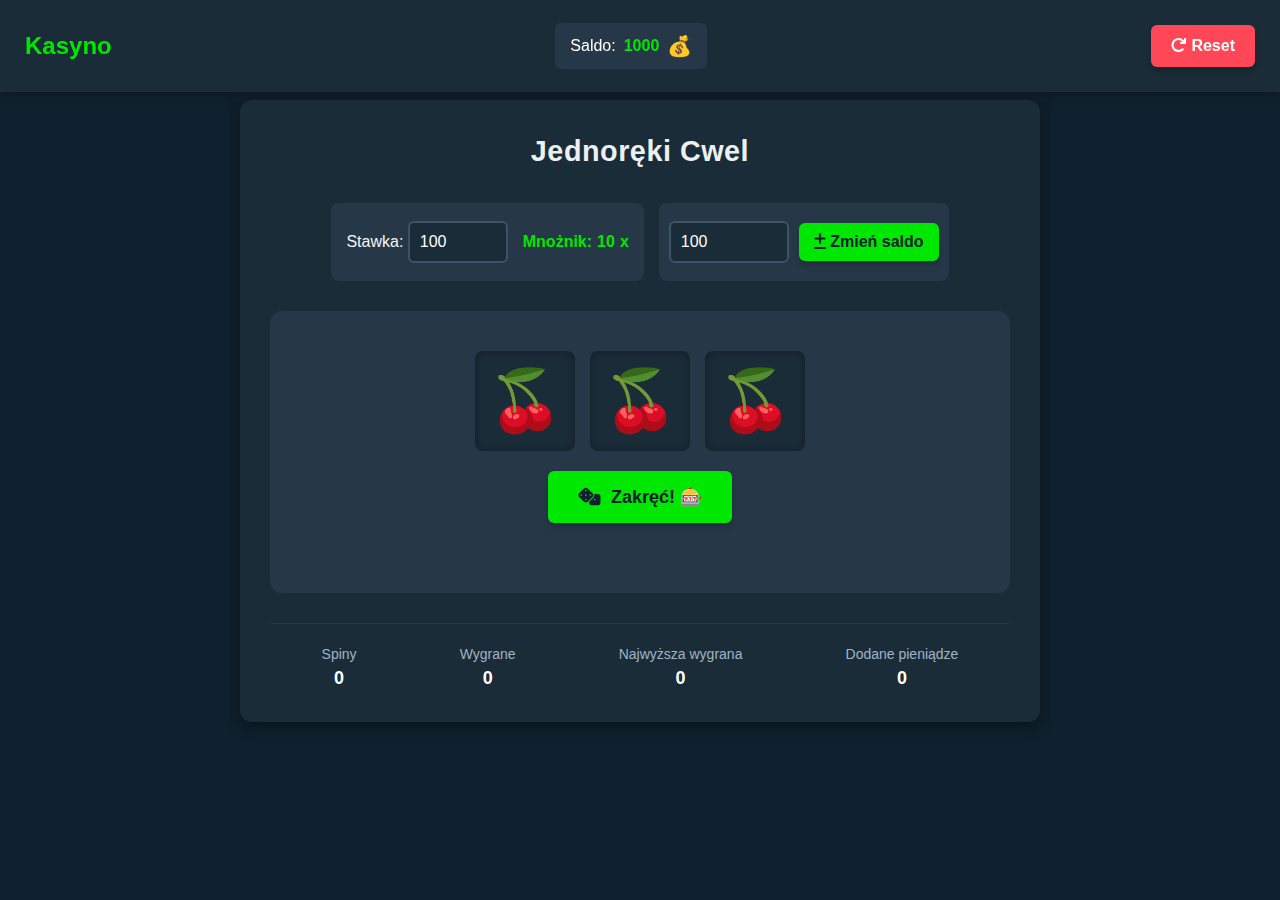
==== index.html @ 7c4c47a3 "1.0 | Kasyno" ====
<!DOCTYPE html>
<html lang="pl">
<head>
  <meta charset="UTF-8" />
  <meta name="viewport" content="width=device-width, initial-scale=1.0" />
  <title>Kosierb's Casino - Jednoręki Cwel</title>
  <link rel="stylesheet" href="https://cdnjs.cloudflare.com/ajax/libs/font-awesome/6.4.0/css/all.min.css" />
  <link rel="stylesheet" href="style.css" />
</head>
<body>
  <!-- Navbar -->
  <div class="navbar">
    <div class="logo">Kasyno</div>
    <div class="balance">
      <span>Saldo:</span>
      <span class="amount" id="balance">1000</span>
      <span class="currency">💰</span>
    </div>
    <button id="resetButton" onclick="resetGame()">
        <i class="fas fa-redo"></i> Reset
    </button>
  </div>

  <div class="container">
    <h1>Jednoręki Cwel</h1>
    
    <div class="controls">
      <!-- Ustawienia stawki i mnożnika -->
      <div class="bet-setting">
        <label>Stawka: 
          <input id="betInput" type="number" value="100" min="1" />
        </label>
        <div class="multiplier">
          <span>Mnożnik:</span>
          <span id="multiplierValue">10</span>x
        </div>
      </div>

      <!-- Formularz regulacji gotówki -->
      <div id="adjustForm">
        <input type="number" id="adjustValue" placeholder="Kwota" value="100" />
        <button onclick="adjustBalance()">
          <i class="fas fa-plus-minus"></i> Zmień saldo
        </button>
      </div>
    </div>

    <div class="game-area">
      <!-- Sloty -->
      <div class="slots">
        <div class="slot" id="slot1">🍒</div>
        <div class="slot" id="slot2">🍒</div>
        <div class="slot" id="slot3">🍒</div>
      </div>
      <button id="spinButton" onclick="startSpin()">
        <i class="fas fa-spin fa-dice"></i> Zakręć! 🎰
      </button>
      <div class="result" id="result"></div>
    </div>

    <!-- Statystyki -->
    <div class="stats">
      <div class="stat-item">
        <div class="stat-label">Spiny</div>
        <div class="stat-value" id="totalSpins">0</div>
      </div>
      <div class="stat-item">
        <div class="stat-label">Wygrane</div>
        <div class="stat-value" id="totalWins">0</div>
      </div>
      <div class="stat-item">
        <div class="stat-label">Najwyższa wygrana</div>
        <div class="stat-value" id="highestWin">0</div>
      </div>
    <div class="stat-item">
        <div class="stat-label">Dodane pieniądze</div>
        <div class="stat-value" id="totalAdded">0</div>
    </div>
    </div>
  </div>
<script src="skrypty.js"></script>
</body>
</html>
---- style.css ----
/* Globalne ustawienia */
    * {
        margin: 0;
        padding: 0;
        box-sizing: border-box;
        font-family: 'Inter', 'Segoe UI', sans-serif;
      }
  
      body {
        background-color: #0f212e;
        color: #f5f5f5;
        font-size: 16px;
        line-height: 1.5;
        overflow-x: hidden;
      }
  
      h1, h2 {
        font-weight: 600;
        margin-bottom: 20px;
        letter-spacing: 0.5px;
      }
  
      a {
        text-decoration: none;
        color: inherit;
      }
  
      /* Navbar */
      .navbar {
        width: 100%;
        position: fixed;
        top: 0;
        left: 0;
        background: #1a2c38;
        padding: 15px 25px;
        display: flex;
        justify-content: space-between;
        align-items: center;
        box-shadow: 0 2px 10px rgba(0, 0, 0, 0.3);
        z-index: 1000;
      }
  
      .logo {
        font-size: 24px;
        font-weight: bold;
        color: #00e701;
      }
  
      .navbar .balance {
        display: flex;
        align-items: center;
        gap: 8px;
        background: #263848;
        padding: 8px 15px;
        border-radius: 6px;
        font-size: 16px;
        font-weight: 500;
        color: #fff;
      }
  
      .balance .amount {
        color: #00e701;
        font-weight: bold;
      }
  
      .balance .currency {
        font-size: 20px;
      }
  
      /* Kontener główny */
      .container {
        margin: 100px auto 40px;
        max-width: 800px;
        background: #1a2c38;
        padding: 30px;
        border-radius: 12px;
        box-shadow: 0 5px 15px rgba(0, 0, 0, 0.4);
        text-align: center;
      }
  
      .container h1 {
        font-size: 1.8rem;
        margin-bottom: 30px;
        color: #ecf0f1;
      }
  
      button {
        padding: 12px 20px;
        font-size: 16px;
        background-color: #00e701;
        color: #0f212e;
        border: none;
        border-radius: 6px;
        cursor: pointer;
        transition: all 0.2s ease;
        box-shadow: 0 4px 6px rgba(0, 0, 0, 0.2);
        margin: 10px 0;
        font-weight: bold;
      }
  
      button:hover {
        background-color: #00c701;
        transform: translateY(-2px);
      }
  
      button:active {
        transform: translateY(0);
      }
  
      button:disabled {
        background-color: #2a3f4c;
        color: #597183;
        cursor: not-allowed;
        transform: none;
      }
  
      /* Formularz regulacji gotówki */
      .controls {
        display: flex;
        justify-content: center;
        gap: 15px;
        margin-bottom: 30px;
        flex-wrap: wrap;
      }
  
      #adjustForm {
        display: flex;
        align-items: center;
        gap: 10px;
        background: #263848;
        padding: 10px;
        border-radius: 8px;
      }
  
      #adjustForm input[type="number"] {
        padding: 10px;
        font-size: 16px;
        width: 120px;
        border: 2px solid #3d5466;
        border-radius: 6px;
        background-color: #1a2c38;
        color: #fff;
      }
  
      #adjustForm input[type="number"]:focus {
        border-color: #00e701;
        outline: none;
      }
  
      #adjustForm button {
        background-color: #00e701;
        padding: 10px 15px;
      }
  
      /* Ustawienia stawki i mnożnika */
      .bet-setting {
        display: flex;
        align-items: center;
        gap: 15px;
        background: #263848;
        padding: 10px 15px;
        border-radius: 8px;
      }
  
      .bet-setting input {
        padding: 10px;
        font-size: 16px;
        width: 100px;
        background: #1a2c38;
        color: #fff;
        border: 2px solid #3d5466;
        border-radius: 6px;
      }
  
      .bet-setting input:focus {
        border-color: #00e701;
        outline: none;
      }
  
      .bet-setting .multiplier {
        display: flex;
        align-items: center;
        gap: 5px;
        font-size: 16px;
        color: #00e701;
        font-weight: bold;
      }
  
      /* Sloty */
      .game-area {
        margin-top: 20px;
        padding: 20px;
        background: #263848;
        border-radius: 12px;
      }
  
      .slots {
        margin: 20px 0;
        display: flex;
        justify-content: center;
        gap: 15px;
      }
  
      .slot {
        width: 100px;
        height: 100px;
        display: flex;
        justify-content: center;
        align-items: center;
        font-size: 60px;
        background: #1a2c38;
        color: #fff;
        border-radius: 8px;
        box-shadow: inset 0 0 8px rgba(0, 0, 0, 0.3);
        transition: transform 0.2s ease;
        position: relative;
        overflow: hidden;
      }
  
      .slot.spinning:before {
        content: '';
        position: absolute;
        top: 0;
        left: 0;
        right: 0;
        bottom: 0;
        background: rgba(0, 231, 1, 0.1);
        border: 2px solid #00e701;
        border-radius: 8px;
      }
  
      .winning-slot {
        animation: winPulse 1s infinite alternate;
      }
  
      /* Wyniki */
      .result {
        margin-top: 20px;
        font-size: 22px;
        font-weight: 600;
        min-height: 30px;
        padding: 15px;
        border-radius: 8px;
        transition: all 0.3s ease;
      }
  
      .result.win {
        background: rgba(0, 231, 1, 0.1);
        color: #00e701;
      }
  
      .result.lose {
        background: rgba(255, 71, 87, 0.1);
        color: #ff4757;
      }
  
      #spinButton {
        font-size: 18px;
        padding: 15px 30px;
        display: flex;
        align-items: center;
        gap: 10px;
        margin: 20px auto;
      }
  
      /* Stats */
      .stats {
        display: flex;
        justify-content: space-around;
        margin-top: 30px;
        padding-top: 20px;
        border-top: 1px solid #263848;
      }
  
      .stat-item {
        display: flex;
        flex-direction: column;
        align-items: center;
      }
  
      .stat-label {
        font-size: 14px;
        color: #a0b4c5;
      }
  
      .stat-value {
        font-size: 18px;
        font-weight: bold;
        color: #fff;
      }
  
      /* Przejścia i animacje */
      @keyframes winPulse {
        0% {
          box-shadow: 0 0 5px #00e701, inset 0 0 10px rgba(0, 231, 1, 0.3);
        }
        100% {
          box-shadow: 0 0 15px #00e701, inset 0 0 20px rgba(0, 231, 1, 0.5);
        }
      }
    /* Przycisk resetowania */
    #resetButton {
      padding: 12px 20px;
      font-size: 16px;
      background-color: #ff4757;
      color: #fff;
      border: none;
      border-radius: 6px;
      cursor: pointer;
      transition: all 0.2s ease;
      box-shadow: 0 4px 6px rgba(0, 0, 0, 0.2);
      margin: 10px 0;
      font-weight: bold;
    }

    #resetButton:hover {
      background-color: #e63946;
      transform: translateY(-2px);
    }

    #resetButton:active {
      transform: translateY(0);
    }

    #resetButton:disabled {
      background-color: #2a3f4c;
      color: #597183;
      cursor: not-allowed;
      transform: none;
    }
  
      /* Media queries */
      @media (max-width: 600px) {
        .container {
          padding: 20px 10px;
          margin-top: 80px;
        }
        
        .controls {
          flex-direction: column;
          align-items: center;
        }
        
        .bet-setting, #adjustForm {
          width: 100%;
        }
        
        .slots {
          gap: 8px;
        }
        
        .slot {
          width: 80px;
          height: 80px;
          font-size: 48px;
        }
      }
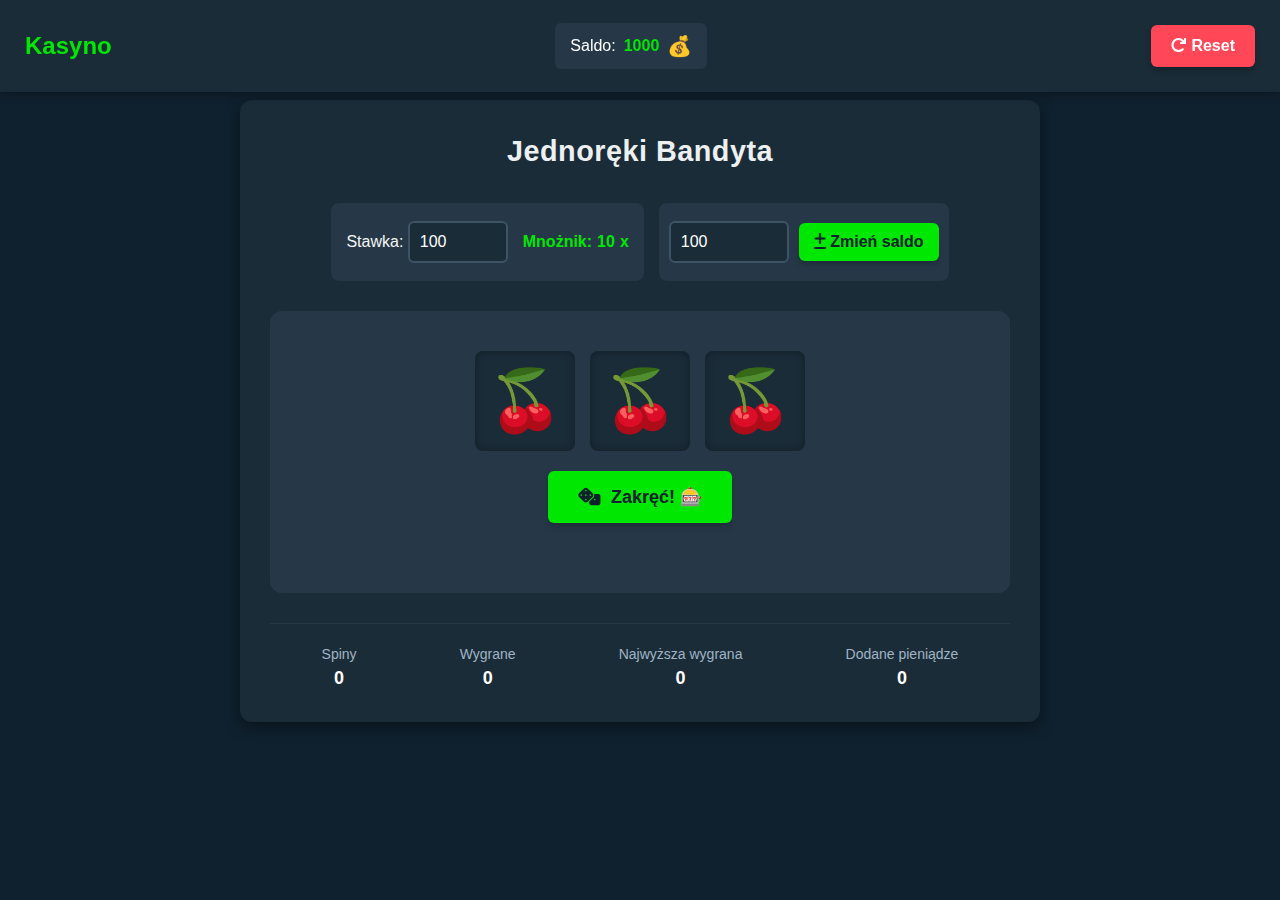
==== commit 042dc3d7: "1.1 | Zmiany" ====
--- a/index.html
+++ b/index.html
@@ -5,7 +5,8 @@
   <meta name="viewport" content="width=device-width, initial-scale=1.0" />
   <title>Kosierb's Casino - Jednoręki Cwel</title>
   <link rel="stylesheet" href="https://cdnjs.cloudflare.com/ajax/libs/font-awesome/6.4.0/css/all.min.css" />
-  <link rel="stylesheet" href="style.css" />
+  <link rel="stylesheet" href="style/slots.css" />
+  <link rel="stylesheet" href="style/style.css" />
 </head>
 <body>
   <!-- Navbar -->
@@ -22,7 +23,7 @@
   </div>
 
   <div class="container">
-    <h1>Jednoręki Cwel</h1>
+    <h1>Jednoręki Bandyta</h1>
     
     <div class="controls">
       <!-- Ustawienia stawki i mnożnika -->
@@ -78,6 +79,6 @@
     </div>
     </div>
   </div>
-<script src="skrypty.js"></script>
+<script src="skrypty/slots.js"></script>
 </body>
 </html>--- a/style/slots.css
+++ b/style/slots.css
@@ -0,0 +1,227 @@
+      /* Kontener główny */
+      .container {
+        margin: 100px auto 40px;
+        max-width: 800px;
+        background: #1a2c38;
+        padding: 30px;
+        border-radius: 12px;
+        box-shadow: 0 5px 15px rgba(0, 0, 0, 0.4);
+        text-align: center;
+      }
+  
+      .container h1 {
+        font-size: 1.8rem;
+        margin-bottom: 30px;
+        color: #ecf0f1;
+      }
+      /* Formularz regulacji gotówki */
+      .controls {
+        display: flex;
+        justify-content: center;
+        gap: 15px;
+        margin-bottom: 30px;
+        flex-wrap: wrap;
+      }
+  
+      #adjustForm {
+        display: flex;
+        align-items: center;
+        gap: 10px;
+        background: #263848;
+        padding: 10px;
+        border-radius: 8px;
+      }
+  
+      #adjustForm input[type="number"] {
+        padding: 10px;
+        font-size: 16px;
+        width: 120px;
+        border: 2px solid #3d5466;
+        border-radius: 6px;
+        background-color: #1a2c38;
+        color: #fff;
+      }
+  
+      #adjustForm input[type="number"]:focus {
+        border-color: #00e701;
+        outline: none;
+      }
+  
+      #adjustForm button {
+        background-color: #00e701;
+        padding: 10px 15px;
+      }
+  
+      /* Ustawienia stawki i mnożnika */
+      .bet-setting {
+        display: flex;
+        align-items: center;
+        gap: 15px;
+        background: #263848;
+        padding: 10px 15px;
+        border-radius: 8px;
+      }
+  
+      .bet-setting input {
+        padding: 10px;
+        font-size: 16px;
+        width: 100px;
+        background: #1a2c38;
+        color: #fff;
+        border: 2px solid #3d5466;
+        border-radius: 6px;
+      }
+  
+      .bet-setting input:focus {
+        border-color: #00e701;
+        outline: none;
+      }
+  
+      .bet-setting .multiplier {
+        display: flex;
+        align-items: center;
+        gap: 5px;
+        font-size: 16px;
+        color: #00e701;
+        font-weight: bold;
+      }
+  
+      /* Sloty */
+      .game-area {
+        margin-top: 20px;
+        padding: 20px;
+        background: #263848;
+        border-radius: 12px;
+      }
+  
+      .slots {
+        margin: 20px 0;
+        display: flex;
+        justify-content: center;
+        gap: 15px;
+      }
+  
+      .slot {
+        width: 100px;
+        height: 100px;
+        display: flex;
+        justify-content: center;
+        align-items: center;
+        font-size: 60px;
+        background: #1a2c38;
+        color: #fff;
+        border-radius: 8px;
+        box-shadow: inset 0 0 8px rgba(0, 0, 0, 0.3);
+        transition: transform 0.2s ease;
+        position: relative;
+        overflow: hidden;
+      }
+  
+      .slot.spinning:before {
+        content: '';
+        position: absolute;
+        top: 0;
+        left: 0;
+        right: 0;
+        bottom: 0;
+        background: rgba(0, 231, 1, 0.1);
+        border: 2px solid #00e701;
+        border-radius: 8px;
+      }
+  
+      .winning-slot {
+        animation: winPulse 1s infinite alternate;
+      }
+  
+      /* Wyniki */
+      .result {
+        margin-top: 20px;
+        font-size: 22px;
+        font-weight: 600;
+        min-height: 30px;
+        padding: 15px;
+        border-radius: 8px;
+        transition: all 0.3s ease;
+      }
+  
+      .result.win {
+        background: rgba(0, 231, 1, 0.1);
+        color: #00e701;
+      }
+  
+      .result.lose {
+        background: rgba(255, 71, 87, 0.1);
+        color: #ff4757;
+      }
+  
+      #spinButton {
+        font-size: 18px;
+        padding: 15px 30px;
+        display: flex;
+        align-items: center;
+        gap: 10px;
+        margin: 20px auto;
+      }
+  
+      /* Stats */
+      .stats {
+        display: flex;
+        justify-content: space-around;
+        margin-top: 30px;
+        padding-top: 20px;
+        border-top: 1px solid #263848;
+      }
+  
+      .stat-item {
+        display: flex;
+        flex-direction: column;
+        align-items: center;
+      }
+  
+      .stat-label {
+        font-size: 14px;
+        color: #a0b4c5;
+      }
+  
+      .stat-value {
+        font-size: 18px;
+        font-weight: bold;
+        color: #fff;
+      }
+  
+      /* Przejścia i animacje */
+      @keyframes winPulse {
+        0% {
+          box-shadow: 0 0 5px #00e701, inset 0 0 10px rgba(0, 231, 1, 0.3);
+        }
+        100% {
+          box-shadow: 0 0 15px #00e701, inset 0 0 20px rgba(0, 231, 1, 0.5);
+        }
+      }
+  
+      /* Media queries */
+      @media (max-width: 600px) {
+        .container {
+          padding: 20px 10px;
+          margin-top: 80px;
+        }
+        
+        .controls {
+          flex-direction: column;
+          align-items: center;
+        }
+        
+        .bet-setting, #adjustForm {
+          width: 100%;
+        }
+        
+        .slots {
+          gap: 8px;
+        }
+        
+        .slot {
+          width: 80px;
+          height: 80px;
+          font-size: 48px;
+        }
+      }--- a/style/style.css
+++ b/style/style.css
@@ -0,0 +1,122 @@
+    /* Globalne ustawienia */
+    * {
+        margin: 0;
+        padding: 0;
+        box-sizing: border-box;
+        font-family: 'Inter', 'Segoe UI', sans-serif;
+      }
+      body {
+        background-color: #0f212e;
+        color: #f5f5f5;
+        font-size: 16px;
+        line-height: 1.5;
+        overflow-x: hidden;
+      }
+      h1, h2 {
+        font-weight: 600;
+        margin-bottom: 20px;
+        letter-spacing: 0.5px;
+      }
+  
+      a {
+        text-decoration: none;
+        color: inherit;
+      }
+/* Navbar */
+.navbar {
+    width: 100%;
+    position: fixed;
+    top: 0;
+    left: 0;
+    background: #1a2c38;
+    padding: 15px 25px;
+    display: flex;
+    justify-content: space-between;
+    align-items: center;
+    box-shadow: 0 2px 10px rgba(0, 0, 0, 0.3);
+    z-index: 1000;
+  }
+
+  .navbar .balance {
+    display: flex;
+    align-items: center;
+    gap: 8px;
+    background: #263848;
+    padding: 8px 15px;
+    border-radius: 6px;
+    font-size: 16px;
+    font-weight: 500;
+    color: #fff;
+  }
+  .balance .amount {
+    color: #00e701;
+    font-weight: bold;
+  }
+  .logo {
+    font-size: 24px;
+    font-weight: bold;
+    color: #00e701;
+  }
+
+  .balance .currency {
+    font-size: 20px;
+  }
+  /* Przycisk resetowania */
+  #resetButton {
+    padding: 12px 20px;
+    font-size: 16px;
+    background-color: #ff4757;
+    color: #fff;
+    border: none;
+    border-radius: 6px;
+    cursor: pointer;
+    transition: all 0.2s ease;
+    box-shadow: 0 4px 6px rgba(0, 0, 0, 0.2);
+    margin: 10px 0;
+    font-weight: bold;
+  }
+
+  #resetButton:hover {
+    background-color: #e63946;
+    transform: translateY(-2px);
+  }
+
+  #resetButton:active {
+    transform: translateY(0);
+  }
+
+  #resetButton:disabled {
+    background-color: #2a3f4c;
+    color: #597183;
+    cursor: not-allowed;
+    transform: none;
+  }
+  button {
+    padding: 12px 20px;
+    font-size: 16px;
+    background-color: #00e701;
+    color: #0f212e;
+    border: none;
+    border-radius: 6px;
+    cursor: pointer;
+    transition: all 0.2s ease;
+    box-shadow: 0 4px 6px rgba(0, 0, 0, 0.2);
+    margin: 10px 0;
+    font-weight: bold;
+  }
+
+  button:hover {
+    background-color: #00c701;
+    transform: translateY(-2px);
+  }
+
+  button:active {
+    transform: translateY(0);
+  }
+
+  button:disabled {
+    background-color: #2a3f4c;
+    color: #597183;
+    cursor: not-allowed;
+    transform: none;
+  }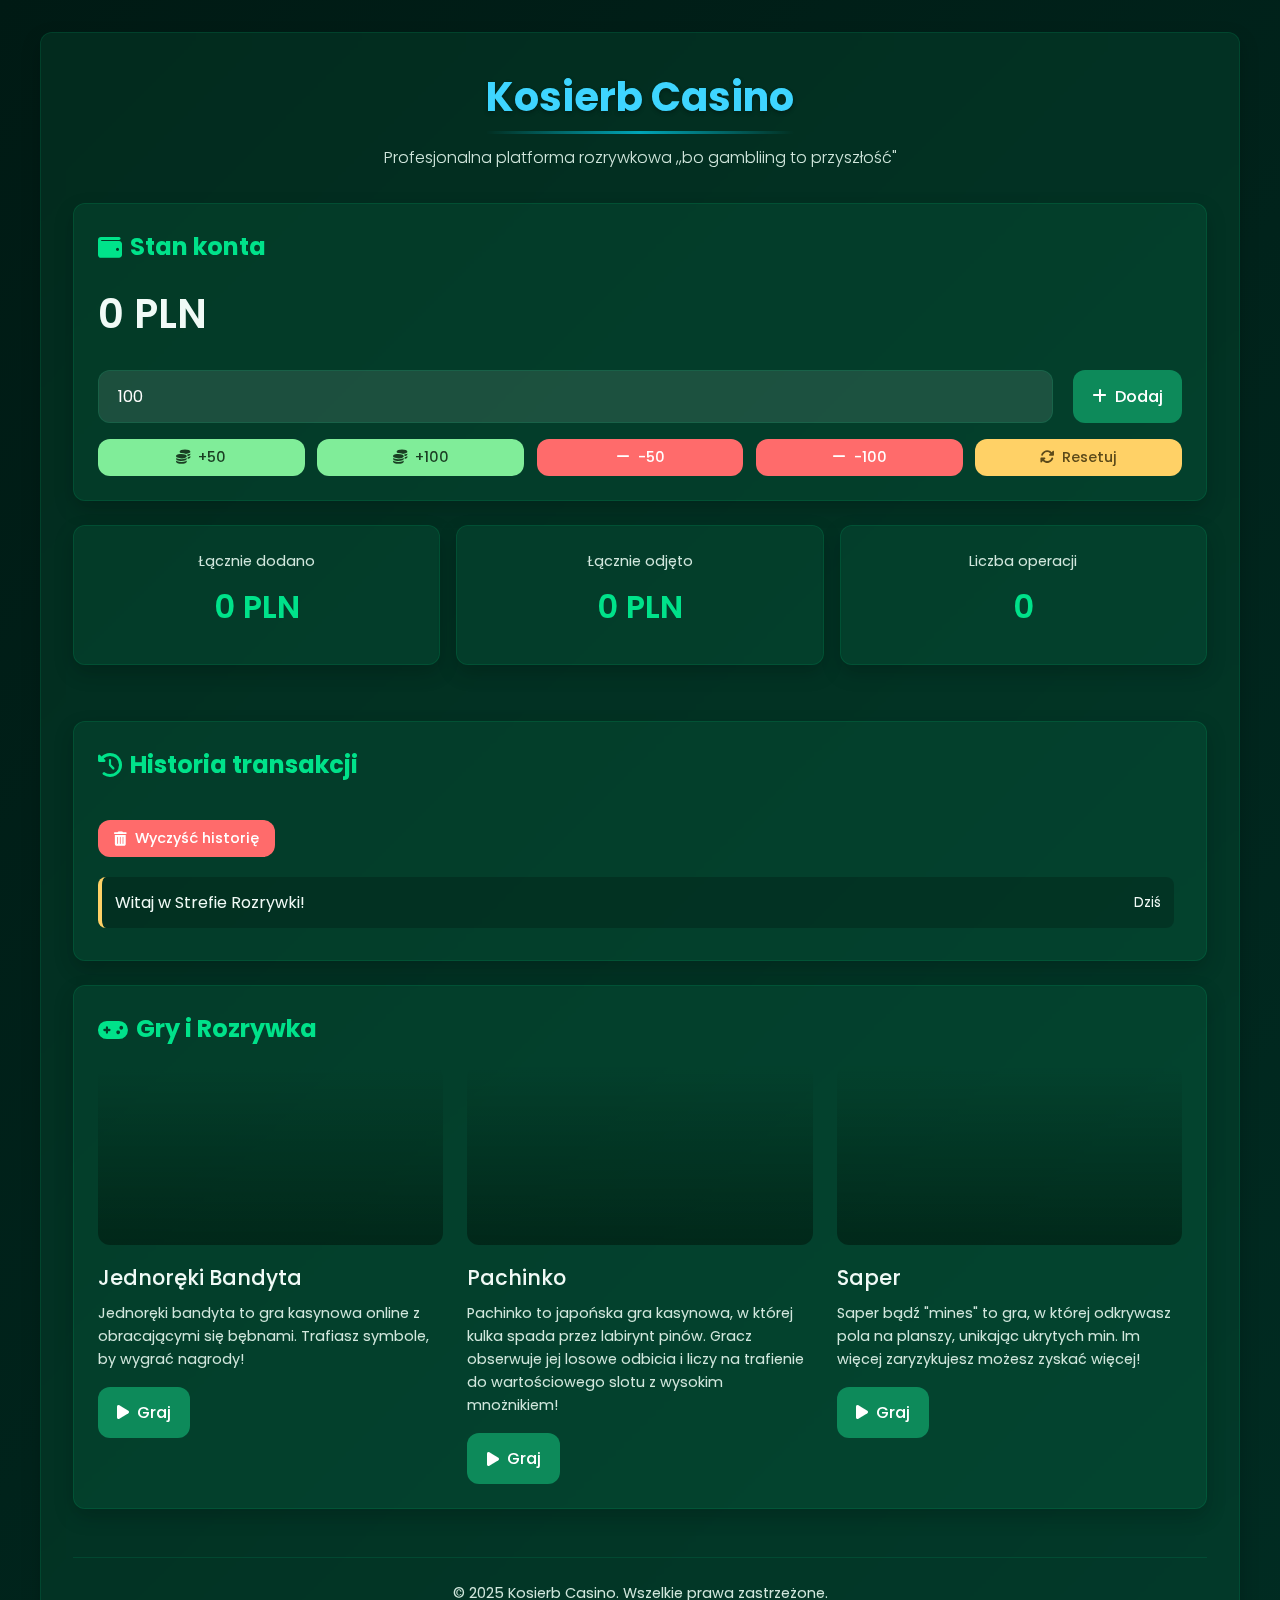
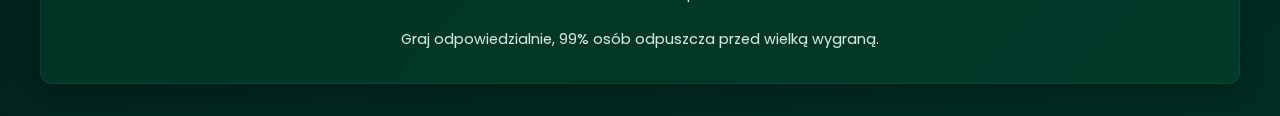
==== commit 498fc8ed: "4.0 A | Alpha | Zmiany" ====
--- a/index.html
+++ b/index.html
@@ -3,82 +3,243 @@
 <head>
   <meta charset="UTF-8" />
   <meta name="viewport" content="width=device-width, initial-scale=1.0" />
-  <title>Kosierb's Casino - Jednoręki Cwel</title>
+  <title>Strefa Rozrywki Kosierb</title>
   <link rel="stylesheet" href="https://cdnjs.cloudflare.com/ajax/libs/font-awesome/6.4.0/css/all.min.css" />
-  <link rel="stylesheet" href="style/slots.css" />
-  <link rel="stylesheet" href="style/style.css" />
+  <link href="https://fonts.googleapis.com/css2?family=Poppins:wght@300;400;500;600;700&display=swap" rel="stylesheet">
+  <link rel="stylesheet" href="style/index.css"/>
 </head>
 <body>
-  <!-- Navbar -->
-  <div class="navbar">
-    <div class="logo">Kasyno</div>
-    <div class="balance">
-      <span>Saldo:</span>
-      <span class="amount" id="balance">1000</span>
-      <span class="currency">💰</span>
-    </div>
-    <button id="resetButton" onclick="resetGame()">
-        <i class="fas fa-redo"></i> Reset
-    </button>
+  <div class="container">
+    <header>
+      <div class="logo">Kosierb Casino</div>
+      <div class="subtitle">Profesjonalna platforma rozrywkowa ,,bo gambliing to przyszłość"</div>
+    </header>
+
+    <div class="card">
+      <h2 class="card-title"><i class="fas fa-wallet"></i> Stan konta</h2>
+      <div class="balance-value"><span id="balance">0</span> PLN</div>
+      
+      <div class="balance-controls">
+        <div class="input-group">
+          <input type="number" id="adjustValue" value="100" min="0" placeholder="Wprowadź kwotę">
+          <button style="margin-left: 20px;" class="btn-primary" onclick="adjustBalance()"><i class="fas fa-plus"></i> Dodaj</button>
+        </div>
+      </div>
+
+      <div class="quick-actions">
+        <button class="btn-success btn-sm" onclick="addQuickBalance(50)"><i class="fas fa-coins"></i> +50</button>
+        <button class="btn-success btn-sm" onclick="addQuickBalance(100)"><i class="fas fa-coins"></i> +100</button>
+        <button class="btn-danger btn-sm" onclick="subtractQuickBalance(50)"><i class="fas fa-minus"></i> -50</button>
+        <button class="btn-danger btn-sm" onclick="subtractQuickBalance(100)"><i class="fas fa-minus"></i> -100</button>
+        <button class="btn-warning btn-sm" onclick="resetBalance()"><i class="fas fa-sync-alt"></i> Resetuj</button>
+      </div>
+    </div>
+
+    <div class="stats-grid">
+      <div class="card stat-card">
+        <div class="stat-label">Łącznie dodano</div>
+        <div class="stat-value"><span id="totalAdded">0</span> PLN</div>
+      </div>
+      <div class="card stat-card">
+        <div class="stat-label">Łącznie odjęto</div>
+        <div class="stat-value"><span id="totalSubtracted">0</span> PLN</div>
+      </div>
+      <div class="card stat-card">
+        <div class="stat-label">Liczba operacji</div>
+        <div class="stat-value"><span id="totalActions">0</span></div>
+      </div>
+    </div>
+
+    <div class="card">
+      <h2 class="card-title"><i class="fas fa-history"></i> Historia transakcji</h2>
+      <div class="transaction-log" id="transactions">
+        <button style="margin-top: 20px; margin-bottom: 20px;" class="btn-danger btn-sm" onclick="clearTransactions()"><i class="fas fa-trash-alt"></i> Wyczyść historię</button>
+        <div class="transaction-item transaction-neutral">
+          <span>Witaj w Strefie Rozrywki!</span>
+          <small>Dziś</small>
+        </div>
+      </div>
+    </div>
+
+    <div class="card">
+      <h2 class="card-title"><i class="fas fa-gamepad"></i> Gry i Rozrywka</h2>
+      <div class="games-grid">
+        <div class="game-card">
+            <div class="game-image" style="background-image: url('https://source.unsplash.com/600x400/?casino,roulette')"></div>
+            <h3 class="game-title">Jednoręki Bandyta</h3>
+            <p class="game-description">Jednoręki bandyta to gra kasynowa online z obracającymi się bębnami. Trafiasz symbole, by wygrać nagrody!</p>
+            <a href="https://rezonoxo.github.io/kasyno/slots.html"><button class="btn-primary"><i class="fas fa-play"></i> Graj</button></a>
+        </div>
+        <div class="game-card">
+            <div class="game-image" style="background-image: url('https://source.unsplash.com/600x400/?cards,poker')"></div>
+            <h3 class="game-title">Pachinko</h3>
+            <p class="game-description">Pachinko to japońska gra kasynowa, w której kulka spada przez labirynt pinów. Gracz obserwuje jej losowe odbicia i liczy na trafienie do wartościowego slotu z wysokim mnożnikiem!</p>
+            <a href="https://rezonoxo.github.io/kasyno/pachinko.html"><button class="btn-primary"><i class="fas fa-play"></i> Graj</button></a>
+        </div>
+        <div class="game-card">
+            <div class="game-image" style="background-image: url('https://source.unsplash.com/600x400/?slot,machine')"></div>
+            <h3 class="game-title">Saper</h3>
+            <p class="game-description">Saper bądź "mines" to gra, w której odkrywasz pola na planszy, unikając ukrytych min. Im więcej zaryzykujesz możesz zyskać więcej!</p>
+            <a href="https://rezonoxo.github.io/kasyno/saper.html"><button class="btn-primary"><i class="fas fa-play"></i> Graj</button></a>
+        </div>
+      </div>
+    </div>
+
+    <footer>
+      <p>© 2025 Kosierb Casino. Wszelkie prawa zastrzeżone.</p>
+      <br>
+      <p>Graj odpowiedzialnie, 99% osób odpuszcza przed wielką wygraną.</p>
+    </footer>
   </div>
 
-  <div class="container">
-    <h1>Jednoręki Bandyta</h1>
-    
-    <div class="controls">
-      <!-- Ustawienia stawki i mnożnika -->
-      <div class="bet-setting">
-        <label>Stawka: 
-          <input id="betInput" type="number" value="100" min="1" />
-        </label>
-        <div class="multiplier">
-          <span>Mnożnik:</span>
-          <span id="multiplierValue">10</span>x
-        </div>
-      </div>
-
-      <!-- Formularz regulacji gotówki -->
-      <div id="adjustForm">
-        <input type="number" id="adjustValue" placeholder="Kwota" value="100" />
-        <button onclick="adjustBalance()">
-          <i class="fas fa-plus-minus"></i> Zmień saldo
-        </button>
-      </div>
-    </div>
-
-    <div class="game-area">
-      <!-- Sloty -->
-      <div class="slots">
-        <div class="slot" id="slot1">🍒</div>
-        <div class="slot" id="slot2">🍒</div>
-        <div class="slot" id="slot3">🍒</div>
-      </div>
-      <button id="spinButton" onclick="startSpin()">
-        <i class="fas fa-spin fa-dice"></i> Zakręć! 🎰
-      </button>
-      <div class="result" id="result"></div>
-    </div>
-
-    <!-- Statystyki -->
-    <div class="stats">
-      <div class="stat-item">
-        <div class="stat-label">Spiny</div>
-        <div class="stat-value" id="totalSpins">0</div>
-      </div>
-      <div class="stat-item">
-        <div class="stat-label">Wygrane</div>
-        <div class="stat-value" id="totalWins">0</div>
-      </div>
-      <div class="stat-item">
-        <div class="stat-label">Najwyższa wygrana</div>
-        <div class="stat-value" id="highestWin">0</div>
-      </div>
-    <div class="stat-item">
-        <div class="stat-label">Dodane pieniądze</div>
-        <div class="stat-value" id="totalAdded">0</div>
-    </div>
-    </div>
+  <div class="notification" id="notification">
+    Operacja wykonana pomyślnie!
   </div>
-<script src="skrypty/slots.js"></script>
+
+  <script>
+    let balance = parseInt(localStorage.getItem("balance")) || 0;
+    let totalAdded = parseInt(localStorage.getItem("totalAdded")) || 0;
+    let totalSubtracted = parseInt(localStorage.getItem("totalSubtracted")) || 0;
+    let totalActions = parseInt(localStorage.getItem("totalActions")) || 0;
+
+    const balanceDisplay = document.getElementById("balance");
+    const addedDisplay = document.getElementById("totalAdded");
+    const subtractedDisplay = document.getElementById("totalSubtracted");
+    const actionsDisplay = document.getElementById("totalActions");
+    const transactionLog = document.getElementById("transactions");
+    const notification = document.getElementById("notification");
+
+    function saveToLocalStorage() {
+      localStorage.setItem("balance", balance);
+      localStorage.setItem("totalAdded", totalAdded);
+      localStorage.setItem("totalSubtracted", totalSubtracted);
+      localStorage.setItem("totalActions", totalActions);
+    }
+
+    function showNotification(message) {
+      notification.textContent = message;
+      notification.classList.add("show");
+      setTimeout(() => {
+        notification.classList.remove("show");
+      }, 3000);
+    }
+
+    function addTransaction(type, amount, message) {
+      const now = new Date();
+      const timeString = now.toLocaleTimeString();
+      const dateString = now.toLocaleDateString();
+
+      const transactionItem = document.createElement("div");
+      transactionItem.className = `transaction-item transaction-${type} fade-in`;
+
+      transactionItem.innerHTML = `
+        <span>${message}</span>
+        <small>${timeString}, ${dateString}</small>
+      `;
+
+      transactionLog.insertBefore(transactionItem, transactionLog.firstChild);
+
+      if (transactionLog.children.length > 10) {
+        transactionLog.removeChild(transactionLog.lastChild);
+      }
+    }
+
+    function updateDisplays() {
+      balanceDisplay.textContent = balance;
+      addedDisplay.textContent = totalAdded;
+      subtractedDisplay.textContent = totalSubtracted;
+      actionsDisplay.textContent = totalActions;
+    }
+    loadTransactions();
+
+
+    function adjustBalance() {
+      const val = parseInt(document.getElementById("adjustValue").value);
+      if (!isNaN(val) && val > 0) {
+        balance += val;
+        totalAdded += val;
+        totalActions++;
+        addTransaction("positive", val, `Wpłata: +${val} PLN`);
+        saveTransactions();
+        updateDisplays();
+        saveToLocalStorage();
+        showNotification(`Dodano ${val} PLN do salda`);
+      } else {
+        showNotification("Wprowadź poprawną kwotę");
+      }
+    }
+
+    function addQuickBalance(val) {
+      balance += val;
+      totalAdded += val;
+      totalActions++;
+      addTransaction("positive", val, `Szybka wpłata: +${val} PLN`);
+      saveTransactions();
+      updateDisplays();
+      saveToLocalStorage();
+      showNotification(`Dodano ${val} PLN do salda`);
+    }
+
+    function subtractQuickBalance(val) {
+      if (balance >= val) {
+        balance -= val;
+        totalSubtracted += val;
+        totalActions++;
+        addTransaction("negative", val, `Wypłata: -${val} PLN`);
+        saveTransactions();
+        updateDisplays();
+        saveToLocalStorage();
+        showNotification(`Odjęto ${val} PLN od salda`);
+      } else {
+        showNotification("Niewystarczające środki");
+      }
+    }
+    function saveTransactions() {
+  const logs = Array.from(transactionLog.children).map(item => item.innerHTML);
+  localStorage.setItem("transactionLogs", JSON.stringify(logs));
+}
+
+function loadTransactions() {
+  const logs = JSON.parse(localStorage.getItem("transactionLogs") || "[]");
+  logs.forEach(html => {
+    const div = document.createElement("div");
+    div.className = "transaction-item fade-in"; // Klasa bez koloru (bo już w HTML)
+    div.innerHTML = html;
+    transactionLog.appendChild(div);
+  });
+}
+
+function clearTransactions() {
+  transactionLog.innerHTML = "";
+  localStorage.removeItem("transactionLogs");
+  showNotification("Historia transakcji wyczyszczona");
+}
+
+
+function resetBalance() {
+  balance = 0;
+  totalAdded = 0;
+  totalSubtracted = 0;
+  totalActions++;
+  addTransaction("neutral", 0, "Zresetowano saldo");
+  updateDisplays();
+  saveToLocalStorage();
+  saveTransactions();
+  showNotification("Saldo zostało zresetowane");
+}
+
+
+    updateDisplays();
+
+    document.getElementById("adjustValue").addEventListener("keypress", function(e) {
+      if (e.key === "Enter") {
+        adjustBalance();
+      }
+    });
+    setInterval(() => {
+  location.reload();
+}, 15000); // 15000 ms = 15 sekund
+
+  </script>
 </body>
 </html>--- a/style/index.css
+++ b/style/index.css
@@ -0,0 +1,418 @@
+:root {
+      --primary: #0d8a5a;
+      --primary-light: #00a6b8;
+      --secondary: #00e28a;
+      --dark: #002c22;
+      --darker: #001a14;
+      --light: #f0faf6;
+      --light-gray: #d1e7dd;
+      --success: #80ed99;
+      --danger: #ff6b6b;
+      --warning: #ffd166;
+      --info: #4cc9f0;
+      --card-bg: rgba(13, 138, 90, 0.15);
+      --glass-effect: rgba(0, 255, 153, 0.1);
+      --animation-speed: 0.3s;
+      --border-radius: 12px;
+      --box-shadow: 0 8px 20px rgba(0, 0, 0, 0.2);
+    }
+
+    * {
+      box-sizing: border-box;
+      margin: 0;
+      padding: 0;
+    }
+
+    body {
+      background: linear-gradient(135deg, var(--darker), var(--dark));
+      color: var(--light);
+      font-family: 'Poppins', 'Segoe UI', Tahoma, Geneva, Verdana, sans-serif;
+      line-height: 1.6;
+      min-height: 100vh;
+      padding: 1rem;
+    }
+
+    .container {
+      max-width: 1200px;
+      margin: 1rem auto;
+      background: var(--card-bg);
+      border-radius: var(--border-radius);
+      padding: 2rem;
+      border: 1px solid var(--glass-effect);
+      backdrop-filter: blur(10px);
+      box-shadow: var(--box-shadow);
+    }
+
+    header {
+      display: flex;
+      flex-direction: column;
+      align-items: center;
+      margin-bottom: 2rem;
+      text-align: center;
+    }
+
+    header .logo {
+      font-size: 2.5rem;
+      font-weight: 700;
+      color: var(--primary-light);
+      margin-bottom: 1rem;
+      text-shadow: 0 2px 4px rgba(0, 0, 0, 0.3);
+      position: relative;
+      display: inline-block;
+      color: rgb(62, 213, 255);
+    }
+
+    header .logo::after {
+      content: '';
+      position: absolute;
+      bottom: -5px;
+      left: 0;
+      width: 100%;
+      height: 3px;
+      background: linear-gradient(90deg, transparent, var(--primary-light), transparent);
+      border-radius: 3px;
+    }
+
+    header .subtitle {
+      color: var(--light-gray);
+      font-weight: 300;
+      max-width: 600px;
+    }
+
+    .card {
+      background: var(--card-bg);
+      border: 1px solid var(--glass-effect);
+      border-radius: var(--border-radius);
+      padding: 1.5rem;
+      margin-bottom: 1.5rem;
+      box-shadow: var(--box-shadow);
+      transition: transform var(--animation-speed) ease;
+    }
+
+    .card:hover {
+      transform: translateY(-5px);
+    }
+
+    .card-title {
+      font-size: 1.5rem;
+      margin-bottom: 1rem;
+      color: var(--secondary);
+      display: flex;
+      align-items: center;
+      gap: 0.5rem;
+    }
+
+    .balance-value {
+      font-size: 2.5rem;
+      font-weight: 600;
+      color: var(--light);
+      margin: 0.5rem 0;
+    }
+
+    .balance-controls {
+      display: flex;
+      flex-wrap: wrap;
+      gap: 0.8rem;
+      margin-top: 1.5rem;
+    }
+
+    .input-group {
+      display: flex;
+      flex: 1;
+      min-width: 250px;
+    }
+
+    input, button {
+      border: none;
+      border-radius: var(--border-radius);
+      padding: 0.8rem 1.2rem;
+      font-size: 1rem;
+      font-family: inherit;
+      transition: all var(--animation-speed);
+    }
+
+    input[type="number"] {
+      background: rgba(255, 255, 255, 0.1);
+      color: white;
+      flex: 1;
+      border: 1px solid var(--glass-effect);
+    }
+
+    input[type="number"]:focus {
+      outline: none;
+      border-color: var(--primary-light);
+      box-shadow: 0 0 0 2px rgba(0, 184, 100, 0.3);
+    }
+
+    button {
+      background-color: var(--primary);
+      color: white;
+      cursor: pointer;
+      font-weight: 500;
+      display: inline-flex;
+      align-items: center;
+      justify-content: center;
+      gap: 0.5rem;
+    }
+
+    button:hover {
+      background-color: var(--primary-light);
+      transform: translateY(-2px);
+    }
+
+    button:active {
+      transform: translateY(0);
+    }
+
+    .btn-primary {
+      background-color: var(--primary);
+    }
+
+    .btn-success {
+      background-color: var(--success);
+      color: #1a3e23;
+    }
+
+    .btn-warning {
+      background-color: var(--warning);
+      color: #5c4a1a;
+    }
+
+    .btn-danger {
+      background-color: var(--danger);
+    }
+
+    .btn-sm {
+      padding: 0.5rem 1rem;
+      font-size: 0.9rem;
+    }
+
+    .quick-actions {
+      display: grid;
+      grid-template-columns: repeat(auto-fit, minmax(100px, 1fr));
+      gap: 0.8rem;
+      margin-top: 1rem;
+    }
+
+    .transaction-log {
+      max-height: 300px;
+      overflow-y: auto;
+      padding-right: 0.5rem;
+    }
+
+    .transaction-log::-webkit-scrollbar {
+      width: 6px;
+    }
+
+    .transaction-log::-webkit-scrollbar-track {
+      background: rgba(255, 255, 255, 0.05);
+    }
+
+    .transaction-log::-webkit-scrollbar-thumb {
+      background: var(--primary);
+      border-radius: 3px;
+    }
+
+    .transaction-item {
+      padding: 0.8rem;
+      margin-bottom: 0.5rem;
+      background: rgba(0, 0, 0, 0.2);
+      border-radius: 8px;
+      display: flex;
+      justify-content: space-between;
+      align-items: center;
+    }
+
+    .transaction-positive {
+      border-left: 4px solid var(--success);
+    }
+
+    .transaction-negative {
+      border-left: 4px solid var(--danger);
+    }
+
+    .transaction-neutral {
+      border-left: 4px solid var(--warning);
+    }
+
+    .stats-grid {
+      display: grid;
+      grid-template-columns: repeat(auto-fit, minmax(200px, 1fr));
+      gap: 1rem;
+      margin-bottom: 2rem;
+    }
+
+    .stat-card {
+      text-align: center;
+      padding: 1.5rem;
+    }
+
+    .stat-value {
+      font-size: 2rem;
+      font-weight: 600;
+      margin: 0.5rem 0;
+      color: var(--secondary);
+    }
+
+    .stat-label {
+      color: var(--light-gray);
+      font-size: 0.9rem;
+    }
+
+    .games-grid {
+      display: grid;
+      grid-template-columns: repeat(auto-fill, minmax(280px, 1fr));
+      gap: 1.5rem;
+    }
+
+    .game-image {
+      height: 180px;
+      background-size: cover;
+      background-position: center;
+      border-radius: var(--border-radius);
+      margin-bottom: 1rem;
+      position: relative;
+      overflow: hidden;
+    }
+
+    .game-image::after {
+      content: '';
+      position: absolute;
+      top: 0;
+      left: 0;
+      right: 0;
+      bottom: 0;
+      background: linear-gradient(to top, rgba(0, 30, 18, 0.7), transparent);
+    }
+
+    .game-title {
+      font-size: 1.3rem;
+      font-weight: 500;
+      margin-bottom: 0.5rem;
+    }
+
+    .game-description {
+      color: var(--light-gray);
+      font-size: 0.9rem;
+      margin-bottom: 1rem;
+      min-height: 60px;
+    }
+
+    .game-card .btn {
+      width: 100%;
+    }
+
+    .notification {
+      position: fixed;
+      top: 20px;
+      right: 20px;
+      padding: 1rem;
+      background: var(--primary);
+      color: white;
+      border-radius: var(--border-radius);
+      box-shadow: var(--box-shadow);
+      transform: translateX(150%);
+      transition: transform 0.3s ease;
+      z-index: 1000;
+      max-width: 300px;
+    }
+
+    .notification.show {
+      transform: translateX(0);
+    }
+
+    footer {
+      text-align: center;
+      margin-top: 3rem;
+      padding-top: 1.5rem;
+      border-top: 1px solid var(--glass-effect);
+      color: var(--light-gray);
+      font-size: 0.9rem;
+    }
+
+    @media (max-width: 768px) {
+      .container {
+        padding: 1rem;
+      }
+
+      header .logo {
+        font-size: 2rem;
+      }
+
+      .balance-value {
+        font-size: 2rem;
+      }
+
+      .input-group {
+        min-width: 100%;
+      }
+
+      .games-grid {
+        grid-template-columns: 1fr;
+      }
+    }
+
+    /* Animations */
+    @keyframes fadeIn {
+      from { opacity: 0; }
+      to { opacity: 1; }
+    }
+
+    .fade-in {
+      animation: fadeIn 0.5s ease-in;
+    }
+    input[type="number"]::-webkit-outer-spin-button,
+input[type="number"]::-webkit-inner-spin-button {
+    -webkit-appearance: none;
+    margin: 0;
+}
+/* Zielony scrollbar – Chrome, Edge, Opera */
+::-webkit-scrollbar {
+  width: 10px;
+  height: 10px;
+}
+
+::-webkit-scrollbar-track {
+  background: #1e1e1e;
+  border-radius: 10px;
+}
+
+::-webkit-scrollbar-thumb {
+  background: linear-gradient(180deg, #00ff99, #00cc66);
+  border-radius: 10px;
+  border: 2px solid #1e1e1e;
+}
+
+::-webkit-scrollbar-thumb:hover {
+  background: linear-gradient(180deg, #66ffcc, #00e676);
+}
+
+/* Firefox */
+* {
+  scrollbar-width: thin;
+  scrollbar-color: #006a35 #1e1e1e;
+}
+/* Dodaj do swojego pliku slots.css */
+#soundButton {
+  margin-right: 10px;
+  padding: 5px 10px;
+  background-color: #444;
+  color: white;
+  border: none;
+  border-radius: 4px;
+  cursor: pointer;
+  transition: all 0.3s;
+}
+
+#soundButton.sound-on {
+  background-color: #4CAF50;
+}
+
+#soundButton.sound-off {
+  background-color: #f44336;
+}
+
+/* Ukryj domyślnie elementy audio */
+audio {
+  display: none;
+}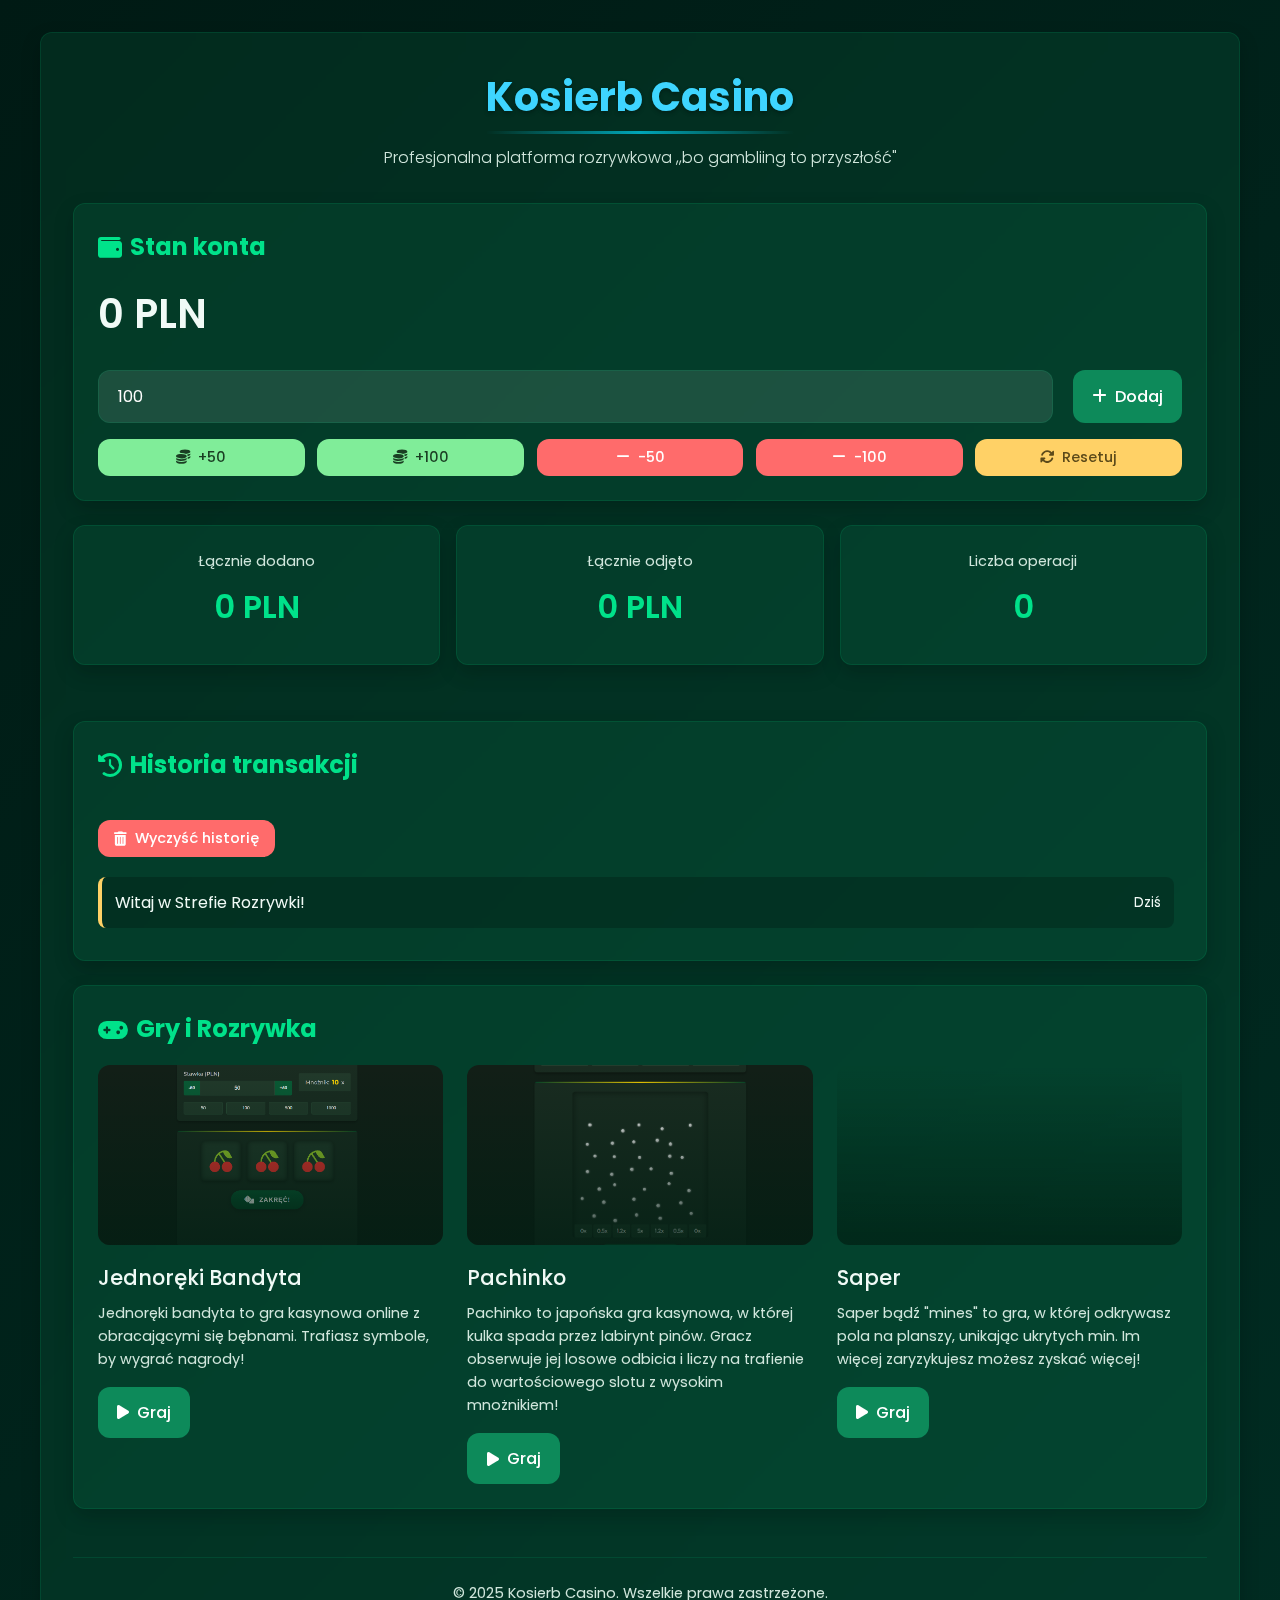
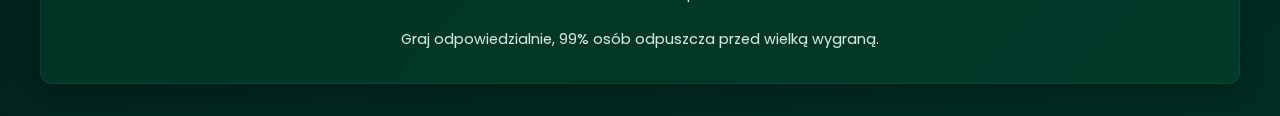
==== commit 1e76627c: "4.1 B | Beta | Zmiany" ====
--- a/index.html
+++ b/index.html
@@ -65,22 +65,22 @@
       <h2 class="card-title"><i class="fas fa-gamepad"></i> Gry i Rozrywka</h2>
       <div class="games-grid">
         <div class="game-card">
-            <div class="game-image" style="background-image: url('https://source.unsplash.com/600x400/?casino,roulette')"></div>
+          <div class="game-image" style="background-image: url('obrazy/game1.png');"></div>
             <h3 class="game-title">Jednoręki Bandyta</h3>
             <p class="game-description">Jednoręki bandyta to gra kasynowa online z obracającymi się bębnami. Trafiasz symbole, by wygrać nagrody!</p>
-            <a href="https://rezonoxo.github.io/kasyno/slots.html"><button class="btn-primary"><i class="fas fa-play"></i> Graj</button></a>
+            <a href="slots.html"><button class="btn-primary"><i class="fas fa-play"></i> Graj</button></a>
         </div>
         <div class="game-card">
-            <div class="game-image" style="background-image: url('https://source.unsplash.com/600x400/?cards,poker')"></div>
+          <div class="game-image" style="background-image: url('obrazy/game2.png');"></div>
             <h3 class="game-title">Pachinko</h3>
             <p class="game-description">Pachinko to japońska gra kasynowa, w której kulka spada przez labirynt pinów. Gracz obserwuje jej losowe odbicia i liczy na trafienie do wartościowego slotu z wysokim mnożnikiem!</p>
-            <a href="https://rezonoxo.github.io/kasyno/pachinko.html"><button class="btn-primary"><i class="fas fa-play"></i> Graj</button></a>
+            <a href="pachinko.html"><button class="btn-primary"><i class="fas fa-play"></i> Graj</button></a>
         </div>
         <div class="game-card">
             <div class="game-image" style="background-image: url('https://source.unsplash.com/600x400/?slot,machine')"></div>
             <h3 class="game-title">Saper</h3>
             <p class="game-description">Saper bądź "mines" to gra, w której odkrywasz pola na planszy, unikając ukrytych min. Im więcej zaryzykujesz możesz zyskać więcej!</p>
-            <a href="https://rezonoxo.github.io/kasyno/saper.html"><button class="btn-primary"><i class="fas fa-play"></i> Graj</button></a>
+            <a href="saper.html"><button class="btn-primary"><i class="fas fa-play"></i> Graj</button></a>
         </div>
       </div>
     </div>
